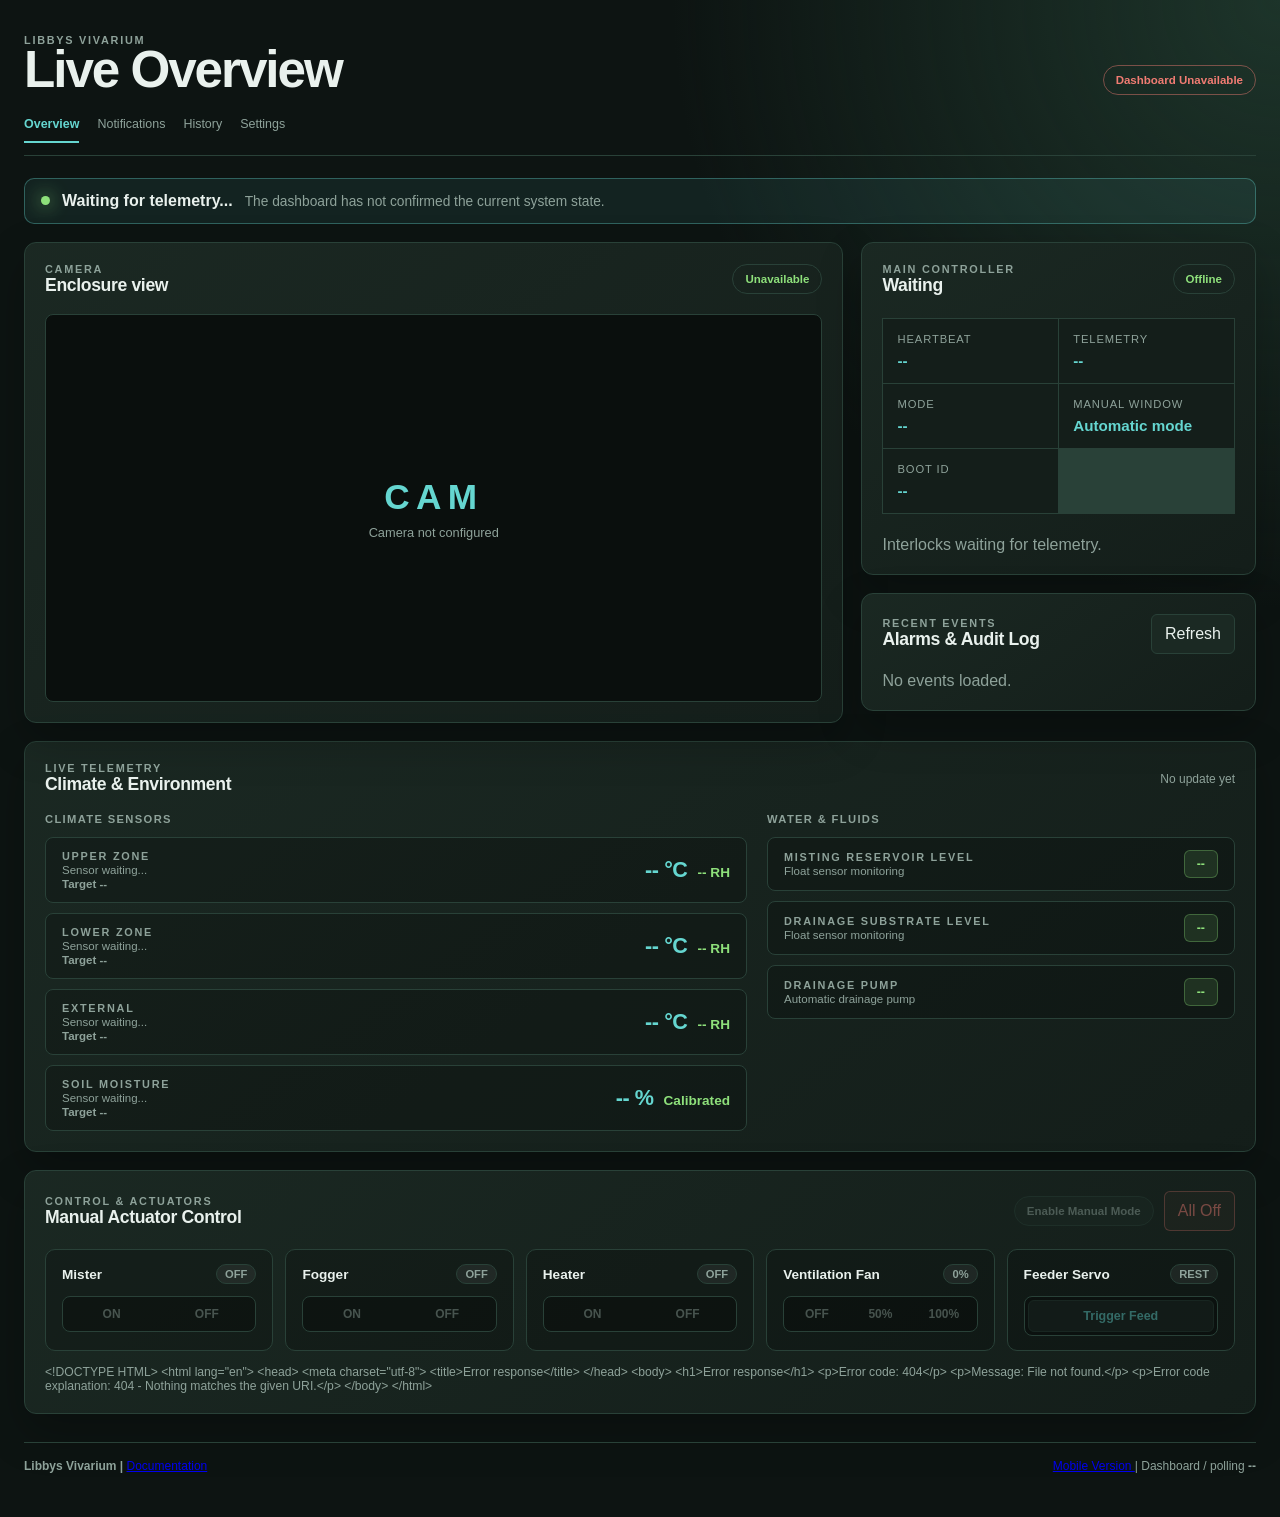
==== pi/app/static/index.html @ e8483850 "Initial Commit" ====
<!doctype html>
<html lang="en">
<head>
  <meta charset="utf-8">
  <meta name="viewport" content="width=device-width, initial-scale=1">
  <title>Libbys Vivarium - Overview</title>
  <link rel="stylesheet" href="styles.css">
</head>
<body data-page="overview">
  <main class="shell">
    <header class="topbar" data-dashboard-header data-eyebrow="LIBBYS VIVARIUM" data-title="Live Overview"></header>
    <nav class="section-nav" aria-label="Dashboard sections" data-dashboard-nav></nav>

    <section id="overview">
    <div class="alarm-strip loading" id="alarmStrip" aria-live="polite">
      <span class="alarm-dot"></span>
      <div><strong id="alarmTitle">Waiting for telemetry...</strong><span id="alarmDetail">The dashboard has not confirmed the current system state.</span></div>
    </div>

    <section class="hero-grid">
      <article class="camera-panel panel">
        <div class="panel-heading"><div><p class="eyebrow">CAMERA</p><h2>Enclosure view</h2></div><span class="tag" id="cameraState">Unavailable</span></div>
        <div class="camera-frame" id="cameraFrame"><div class="camera-placeholder"><span>CAM</span><p>Camera not configured</p></div></div>
      </article>
      <div class="hero-sidebar">
        <article class="panel status-panel">
          <div class="panel-heading"><div><p class="eyebrow">MAIN CONTROLLER</p><h2 id="mainState">Waiting</h2></div><span class="tag" id="mainStatus">Offline</span></div>
          <div class="status-metrics">
            <div><span>Heartbeat</span><strong id="heartbeatAge">--</strong></div>
            <div><span>Telemetry</span><strong id="telemetryAge">--</strong></div>
            <div><span>Mode</span><strong id="manualMode">--</strong></div>
            <div><span>Manual Window</span><strong id="manualTimeout">Automatic mode</strong></div>
            <div><span>Boot ID</span><strong id="bootId">--</strong></div>
          </div>
          <div class="interlocks" id="interlocks"><span class="muted">Interlocks waiting for telemetry.</span></div>
        </article>

        <section class="events-panel panel">
          <div class="panel-heading"><div><p class="eyebrow">RECENT EVENTS</p><h2>Alarms &amp; Audit Log</h2></div><button class="quiet-button" id="refreshButton" type="button">Refresh</button></div>
          <div id="alarmList" class="alarm-list"><span class="muted">No events loaded.</span></div>
        </section>
      </div>
    </section>

    <section class="telemetry-matrix panel">
      <div class="panel-heading">
        <div><p class="eyebrow">LIVE TELEMETRY</p><h2>Climate &amp; Environment</h2></div>
        <span class="updated" id="updatedAt">No update yet</span>
      </div>

      <div class="matrix-grid">
        <!-- Climate Zones Column -->
        <div class="matrix-col">
          <p class="matrix-title">Climate Sensors</p>

          <div class="zone-row" id="upperZoneRow">
            <div class="zone-info">
              <span class="zone">Upper Zone</span>
              <small id="upperHealth">Sensor waiting...</small>
              <small class="target-indicator" id="upperTarget">Target --</small>
            </div>
            <div class="zone-values">
              <span class="value-main" id="upperTemp">-- °C</span>
              <span class="value-sub" id="upperHum">-- RH</span>
            </div>
          </div>

          <div class="zone-row" id="lowerZoneRow">
            <div class="zone-info">
              <span class="zone">Lower Zone</span>
              <small id="lowerHealth">Sensor waiting...</small>
              <small class="target-indicator" id="lowerTarget">Target --</small>
            </div>
            <div class="zone-values">
              <span class="value-main" id="lowerTemp">-- °C</span>
              <span class="value-sub" id="lowerHum">-- RH</span>
            </div>
          </div>

          <div class="zone-row" id="externalZoneRow">
            <div class="zone-info">
              <span class="zone">External</span>
              <small id="externalHealth">Sensor waiting...</small>
              <small class="target-indicator" id="externalTarget">Target --</small>
            </div>
            <div class="zone-values">
              <span class="value-main" id="externalTemp">-- °C</span>
              <span class="value-sub" id="externalHum">-- RH</span>
            </div>
          </div>

          <div class="zone-row accent" id="soilZoneRow">
            <div class="zone-info">
              <span class="zone">Soil Moisture</span>
              <small id="soilHealth">Sensor waiting...</small>
              <small class="target-indicator" id="soilTarget">Target --</small>
            </div>
            <div class="zone-values">
              <span class="value-main" id="soilMoisture">-- %</span>
              <span class="value-sub">Calibrated</span>
            </div>
          </div>
        </div>

        <!-- Water & Fluid Management Column -->
        <div class="matrix-col">
          <p class="matrix-title">Water &amp; Fluids</p>

          <div class="fluid-row" id="reservoirCard">
            <div class="fluid-info">
              <span class="zone">Misting Reservoir Level</span>
              <small id="reservoirStatus">Float sensor monitoring</small>
            </div>
            <span class="fluid-badge" id="reservoirLevel">--</span>
          </div>

          <div class="fluid-row" id="drainageLevelCard">
            <div class="fluid-info">
              <span class="zone">Drainage Substrate Level</span>
              <small id="drainageLevelStatus">Float sensor monitoring</small>
            </div>
            <span class="fluid-badge" id="drainageLevel">--</span>
          </div>

          <div class="fluid-row" id="drainagePumpCard">
            <div class="fluid-info">
              <span class="zone">Drainage Pump</span>
              <small id="drainagePumpStatus">Automatic drainage pump</small>
            </div>
            <span class="fluid-badge" id="drainagePumpState">--</span>
          </div>
        </div>
      </div>
    </section>

    <!-- Combined Controls & Actuators Panel -->
    <section class="controls-panel panel">
      <div class="panel-heading">
        <div>
          <p class="eyebrow">CONTROL &amp; ACTUATORS</p>
          <h2>Manual Actuator Control</h2>
        </div>
        <div class="control-actions">
          <button type="button" class="tag-button" data-command="manual" data-value="ON" id="manualModeBtn" aria-pressed="false" disabled>Enable Manual Mode</button>
          <button type="button" class="danger-button" id="allOffButton" disabled>All Off</button>
        </div>
      </div>

      <div class="actuator-grid">
        <!-- Mister Widget -->
        <div class="actuator-card" id="misterWidget">
          <div class="actuator-header">
            <span class="actuator-title">Mister</span>
            <span class="status-pill" id="misterStatusBadge">OFF</span>
          </div>
          <div class="btn-group">
            <button type="button" class="toggle-btn" data-command="mister" data-value="ON">ON</button>
            <button type="button" class="toggle-btn" data-command="mister" data-value="OFF">OFF</button>
          </div>
        </div>

        <!-- Fogger Widget -->
        <div class="actuator-card" id="foggerWidget">
          <div class="actuator-header">
            <span class="actuator-title">Fogger</span>
            <span class="status-pill" id="foggerStatusBadge">OFF</span>
          </div>
          <div class="btn-group">
            <button type="button" class="toggle-btn" data-command="fogger" data-value="ON">ON</button>
            <button type="button" class="toggle-btn" data-command="fogger" data-value="OFF">OFF</button>
          </div>
        </div>

        <!-- Heater Widget -->
        <div class="actuator-card" id="heaterWidget">
          <div class="actuator-header">
            <span class="actuator-title">Heater</span>
            <span class="status-pill" id="heaterStatusBadge">OFF</span>
          </div>
          <div class="btn-group">
            <button type="button" class="toggle-btn" data-command="heater" data-value="ON">ON</button>
            <button type="button" class="toggle-btn" data-command="heater" data-value="OFF">OFF</button>
          </div>
        </div>

        <!-- Fan Speed Widget -->
        <div class="actuator-card" id="fanWidget">
          <div class="actuator-header">
            <span class="actuator-title">Ventilation Fan</span>
            <span class="status-pill" id="fanStatusBadge">0%</span>
          </div>
          <div class="btn-group">
            <button type="button" class="toggle-btn" data-command="fan" data-value="0">OFF</button>
            <button type="button" class="toggle-btn" data-command="fan" data-value="128">50%</button>
            <button type="button" class="toggle-btn" data-command="fan" data-value="255">100%</button>
          </div>
        </div>

        <!-- Feeder Widget -->
        <div class="actuator-card" id="feederWidget">
          <div class="actuator-header">
            <span class="actuator-title">Feeder Servo</span>
            <span class="status-pill" id="feederStatusBadge">REST</span>
          </div>
          <div class="btn-group">
            <button type="button" class="action-btn" data-command="feed" data-value="ON">Trigger Feed</button>
          </div>
        </div>
      </div>

      <p class="control-feedback" id="controlFeedback" aria-live="polite">Commands are requests; physical state is confirmed by later telemetry.</p>
    </section>
    </section>

    <footer data-dashboard-footer></footer>
  </main>
  <script src="app.js" defer></script>
</body>
</html>
---- pi/app/static/styles.css ----
:root {
  --ink: #e9f1ed;
  --muted: #8ea29a;
  --bg: #0d1412;
  --panel: #141e1a;
  --panel-2: #1b2923;
  --line: #294138;
  --green: #8ee07b;
  --cyan: #65d6d0;
  --amber: #f2bb64;
  --red: #f17c73;
  --shadow: 0 18px 45px rgba(0, 0, 0, .24);
  font-family: "Aptos", "Segoe UI", sans-serif;
  color: var(--ink);
  background: var(--bg);
}

* { box-sizing: border-box; }
body { margin: 0; min-width: 320px; background: radial-gradient(circle at top right, #1d342a 0, transparent 38rem), var(--bg); }
button { font: inherit; cursor: pointer; }
.shell { width: min(1440px, calc(100% - 48px)); margin: 0 auto; padding: 34px 0 44px; }
.topbar, .panel-heading, .section-heading, footer { display: flex; justify-content: space-between; align-items: center; gap: 20px; }
.topbar { align-items: end; margin-bottom: 22px; }
h1, h2, p { margin: 0; }
h1 { font-size: clamp(2rem, 4vw, 4.2rem); line-height: .95; letter-spacing: -.04em; max-width: 650px; }
h2 { font-size: 1.1rem; letter-spacing: -.02em; }
.eyebrow, .zone { color: var(--muted); font-size: .68rem; font-weight: 700; letter-spacing: .16em; text-transform: uppercase; }
.connection, .tag { border: 1px solid var(--line); border-radius: 999px; color: var(--green); font-size: .72rem; font-weight: 700; padding: 8px 12px; white-space: nowrap; }
.section-nav { display: flex; gap: 18px; margin: 0 0 22px; border-bottom: 1px solid var(--line); padding-bottom: 12px; }
.section-nav a { color: var(--muted); font-size: .78rem; text-decoration: none; padding-bottom: 10px; border-bottom: 2px solid transparent; transition: color .2s, border-color .2s; }
.section-nav a:hover, .section-nav a.active { color: var(--cyan); border-bottom-color: var(--cyan); font-weight: 700; }
.connection.offline, .tag.bad { color: var(--red); border-color: rgba(241,124,115,.45); }
.tag.warning { color: var(--amber); border-color: rgba(242,187,100,.42); }
.alarm-strip { display: flex; align-items: center; gap: 12px; padding: 13px 16px; border: 1px solid rgba(142,224,123,.28); border-radius: 10px; background: rgba(142,224,123,.08); margin-bottom: 18px; }
.alarm-strip.loading { border-color: rgba(101,214,208,.35); background: rgba(101,214,208,.08); }
.alarm-strip.alarm { border-color: rgba(241,124,115,.5); background: rgba(241,124,115,.1); }
.alarm-strip span:not(.alarm-dot) { color: var(--muted); margin-left: 12px; font-size: .86rem; }
.alarm-dot { width: 9px; height: 9px; border-radius: 50%; background: var(--green); box-shadow: 0 0 18px var(--green); }
.alarm .alarm-dot { background: var(--red); box-shadow: 0 0 18px var(--red); }
.hero-grid, .lower-grid { display: grid; grid-template-columns: 1.35fr .65fr; gap: 18px; }
.hero-sidebar { display: flex; flex-direction: column; gap: 18px; }
.panel { background: linear-gradient(145deg, rgba(27,41,35,.96), rgba(20,30,26,.96)); border: 1px solid var(--line); border-radius: 12px; box-shadow: var(--shadow); }
.camera-panel, .status-panel, .actuators-panel, .events-panel, .controls { padding: 20px; }
.camera-frame { position: relative; aspect-ratio: 16 / 8; margin-top: 18px; overflow: hidden; border-radius: 8px; background: #0a0f0d; border: 1px solid var(--line); display: grid; place-items: center; }
.camera-frame img { display: block; width: 100%; height: 100%; object-fit: cover; }
.camera-age { position: absolute; right: 10px; bottom: 10px; padding: 5px 8px; border-radius: 5px; background: rgba(0,0,0,.7); color: var(--ink); font-size: .7rem; }
.camera-actions, .export-actions { display: flex; flex-wrap: wrap; gap: 6px; }
.stale-data::before { content: "Showing cached data - controls disabled"; display: block; position: sticky; top: 0; z-index: 4; padding: 9px 14px; text-align: center; background: var(--amber); color: #211b10; font-size: .78rem; font-weight: 700; }
.camera-placeholder { color: var(--muted); text-align: center; }
.camera-placeholder span { display: block; color: var(--cyan); font-size: 2.2rem; font-weight: 800; letter-spacing: .18em; }
.camera-placeholder p { margin-top: 8px; font-size: .8rem; }
.status-metrics { display: grid; grid-template-columns: 1fr 1fr; gap: 1px; margin: 22px 0; background: var(--line); border: 1px solid var(--line); }
.status-metrics div { background: var(--panel); padding: 14px; }
.status-metrics span, .status-metrics strong { display: block; }
.status-metrics span { color: var(--muted); font-size: .7rem; text-transform: uppercase; letter-spacing: .08em; }
.status-metrics strong { margin-top: 7px; color: var(--cyan); font-size: .95rem; }
.interlocks { display: flex; flex-wrap: wrap; gap: 8px; }
.interlock { padding: 7px 9px; border-radius: 5px; background: rgba(142,224,123,.08); color: var(--green); font-size: .75rem; }
.interlock.warn { background: rgba(242,187,100,.12); color: var(--amber); }
.section-heading { margin: 32px 0 14px; }
.updated, footer { color: var(--muted); font-size: .75rem; }

/* Telemetry & Fluid Matrix */
.telemetry-matrix, .controls-panel { padding: 20px; margin-top: 18px; }
.matrix-grid { display: grid; grid-template-columns: 1.2fr 0.8fr; gap: 20px; margin-top: 18px; }
.matrix-col { display: flex; flex-direction: column; gap: 10px; }
.matrix-title { color: var(--muted); font-size: .7rem; font-weight: 700; letter-spacing: .12em; text-transform: uppercase; margin: 0 0 2px; }
.zone-row, .fluid-row { display: flex; justify-content: space-between; align-items: center; padding: 12px 16px; background: rgba(0,0,0,.22); border: 1px solid var(--line); border-radius: 8px; transition: border-color .2s; }
.zone-row:hover, .fluid-row:hover { border-color: rgba(101,214,208,.4); }
.zone-info, .fluid-info { display: flex; flex-direction: column; gap: 2px; }
.zone-info small, .fluid-info small { color: var(--muted); font-size: .72rem; }
.target-indicator { font-weight: 600; }
.target-indicator.within { color: var(--green); }
.target-indicator.approaching { color: var(--amber); }
.target-indicator.out { color: var(--red); }
.zone-values { display: flex; align-items: baseline; gap: 10px; }
.value-main { font-size: 1.35rem; font-weight: 700; color: var(--cyan); letter-spacing: -.02em; }
.value-sub { font-size: .85rem; color: var(--green); font-weight: 600; }
.fluid-badge { padding: 6px 12px; border-radius: 6px; font-size: .78rem; font-weight: 700; background: rgba(142,224,123,.12); color: var(--green); border: 1px solid rgba(142,224,123,.3); white-space: nowrap; }
.fluid-row.warn .fluid-badge { background: rgba(242,187,100,.14); color: var(--amber); border-color: rgba(242,187,100,.4); }
.fluid-row.active .fluid-badge { background: rgba(101,214,208,.14); color: var(--cyan); border-color: rgba(101,214,208,.4); }

/* Interactive Controls & Actuator Widgets */
.control-actions { display: flex; gap: 10px; align-items: center; }
.tag-button { border: 1px solid var(--line); border-radius: 999px; color: var(--muted); font-size: .72rem; font-weight: 700; padding: 8px 12px; background: var(--panel-2); transition: all .2s; }
.tag-button:hover, .tag-button.active { color: var(--cyan); border-color: var(--cyan); background: rgba(101,214,208,.1); }
.actuator-grid { display: grid; grid-template-columns: repeat(auto-fit, minmax(200px, 1fr)); gap: 12px; margin-top: 18px; }
.actuator-card { padding: 14px 16px; background: rgba(0,0,0,.22); border: 1px solid var(--line); border-radius: 10px; display: flex; flex-direction: column; gap: 12px; transition: border-color .2s, background .2s; }
.actuator-card.active { border-color: rgba(142,224,123,.45); background: linear-gradient(145deg, rgba(142,224,123,.05), rgba(20,30,26,.95)); }
.actuator-header { display: flex; justify-content: space-between; align-items: center; }
.actuator-title { font-size: .85rem; font-weight: 600; color: var(--ink); }
.status-pill { font-size: .7rem; font-weight: 700; padding: 3px 8px; border-radius: 999px; background: rgba(255,255,255,.06); color: var(--muted); border: 1px solid var(--line); }
.status-pill.on { background: rgba(142,224,123,.15); color: var(--green); border-color: rgba(142,224,123,.4); }
.btn-group { display: flex; gap: 4px; background: rgba(0,0,0,.3); padding: 3px; border-radius: 8px; border: 1px solid var(--line); }
.toggle-btn { flex: 1; border: none; background: transparent; color: var(--muted); font-size: .75rem; font-weight: 700; padding: 7px 0; border-radius: 6px; transition: all .2s; text-align: center; }
.toggle-btn:hover { color: var(--ink); background: rgba(255,255,255,.05); }
.toggle-btn.active { background: var(--panel-2); color: var(--cyan); border: 1px solid var(--line); box-shadow: 0 2px 6px rgba(0,0,0,.3); }
.action-btn { width: 100%; border: 1px solid var(--line); background: var(--panel-2); color: var(--cyan); font-size: .78rem; font-weight: 700; padding: 8px 0; border-radius: 6px; transition: all .2s; text-align: center; }
.action-btn:hover { border-color: var(--cyan); background: rgba(101,214,208,.1); }

.climate-grid { display: grid; grid-template-columns: repeat(4, 1fr); gap: 12px; }
.climate-card { min-height: 156px; padding: 18px; background: var(--panel); border: 1px solid var(--line); border-radius: 10px; }
.climate-card.accent { background: linear-gradient(145deg, rgba(101,214,208,.13), var(--panel)); }
.climate-card strong { display: block; margin: 25px 0 5px; font-size: 2.2rem; letter-spacing: -.06em; }
.climate-card > span:not(.zone) { color: var(--cyan); font-size: .9rem; }
.climate-card small { display: block; margin-top: 18px; color: var(--muted); }
.fluid-grid { display: grid; grid-template-columns: repeat(3, 1fr); gap: 12px; margin-top: 12px; }
.fluid-card { padding: 18px; background: var(--panel); border: 1px solid var(--line); border-radius: 10px; transition: border-color .2s, background .2s; }
.fluid-card strong { display: block; margin: 20px 0 5px; font-size: 1.25rem; letter-spacing: -.02em; color: var(--green); }
.fluid-card.warn { border-color: rgba(242,187,100,.5); background: rgba(242,187,100,.08); }
.fluid-card.warn strong { color: var(--amber); }
.fluid-card.active { border-color: rgba(101,214,208,.5); background: rgba(101,214,208,.08); }
.fluid-card.active strong { color: var(--cyan); }
.fluid-card small { display: block; margin-top: 8px; color: var(--muted); font-size: .78rem; }
.lower-grid { margin-top: 18px; grid-template-columns: 1fr 1fr; }
.actuator-list { display: grid; grid-template-columns: 1fr 1fr; gap: 8px; margin-top: 18px; }
.actuator { display: flex; justify-content: space-between; padding: 12px; background: rgba(0,0,0,.16); border: 1px solid var(--line); border-radius: 6px; font-size: .82rem; transition: border-color .2s, background .2s; }
.actuator.active { border-color: rgba(142,224,123,.4); background: rgba(142,224,123,.06); }
.on { color: var(--green); } .off, .muted { color: var(--muted); }
.alarm-list { display: grid; gap: 8px; margin-top: 18px; max-height: 215px; overflow: auto; }
.alarm-row { padding: 10px 12px; border-left: 3px solid var(--amber); background: rgba(242,187,100,.08); font-size: .78rem; }
.alarm-row strong, .alarm-row span { display: block; } .alarm-row span { color: var(--muted); margin-top: 4px; }
.controls { margin-top: 18px; }
.control-grid { display: flex; flex-wrap: wrap; gap: 9px; margin-top: 18px; }
.control-grid button, .quiet-button, .danger-button { border: 1px solid var(--line); border-radius: 6px; color: var(--ink); background: var(--panel-2); padding: 10px 13px; transition: opacity .2s, border-color .2s; }
.control-grid button:hover, .quiet-button:hover { border-color: var(--cyan); color: var(--cyan); }
.danger-button { border-color: rgba(241,124,115,.55); color: var(--red); background: rgba(241,124,115,.08); }
button.publishing { opacity: .6; pointer-events: none; border-color: var(--amber) !important; }
button:disabled { cursor: not-allowed; opacity: .45; }
button:focus-visible, a:focus-visible { outline: 2px solid var(--cyan); outline-offset: 3px; }
.control-feedback { color: var(--muted); font-size: .76rem; margin-top: 14px; }
.dashboard-section { margin-top: 18px; padding: 20px; scroll-margin-top: 18px; }
.history-trend-panel .panel-heading { margin-bottom: 8px; }
.history-actions { display: flex; align-items: center; gap: 10px; }
.range-buttons { display: flex; gap: 6px; }
.range-button { border: 1px solid var(--line); border-radius: 5px; color: var(--muted); background: transparent; padding: 6px 9px; }
.range-button.active, .range-button:hover { color: var(--cyan); border-color: var(--cyan); }
.chart-grid { display: grid; grid-template-columns: 1fr 1fr; gap: 20px; margin-top: 20px; }
.chart-label { display: flex; justify-content: space-between; color: var(--muted); font-size: .72rem; margin-bottom: 8px; }
.chart { width: 100%; min-height: 170px; overflow: visible; border: 1px solid var(--line); border-radius: 7px; background: rgba(0,0,0,.16); }
.chart polyline { fill: none; stroke: var(--cyan); stroke-width: 3; vector-effect: non-scaling-stroke; }
.chart [data-series].hidden { display: none; }
.chart-axis-label { fill: var(--muted); font-size: 11px; }
.chart .grid-line { stroke: var(--line); stroke-width: 1; }
.chart circle { fill: var(--cyan); }
.chart .external { stroke: var(--cyan); fill: var(--cyan); }
.chart .upper { stroke: var(--green); fill: var(--green); }
.chart .lower { stroke: var(--amber); fill: var(--amber); }
.chart .soil { stroke: var(--cyan); fill: var(--cyan); }
.chart .reservoir { stroke: var(--green); fill: var(--green); }
.chart .drainage { stroke: var(--amber); fill: var(--amber); }
.chart .pump { stroke: var(--cyan); fill: var(--cyan); }
.chart .door { stroke: var(--red); fill: var(--red); }
.chart .mister { stroke: var(--cyan); fill: var(--cyan); }
.chart .fogger { stroke: var(--green); fill: var(--green); }
.chart .heater { stroke: var(--amber); fill: var(--amber); }
.chart .fan { stroke: #c49cf2; fill: #c49cf2; }
.chart line { stroke: var(--line); stroke-width: 1; }
.chart-legend { display: flex; gap: 14px; margin-top: 10px; font-size: .75rem; color: var(--muted); }
.legend-item { display: inline-flex; align-items: center; gap: 6px; border: 0; padding: 0; color: var(--muted); background: transparent; font-size: .75rem; }
.legend-item[aria-pressed="false"] { opacity: .35; text-decoration: line-through; }
.legend-item:hover { color: var(--ink); }
.legend-item::before { content: ""; display: inline-block; width: 8px; height: 8px; border-radius: 50%; }
.legend-item.external::before { background: var(--cyan); }
.legend-item.upper::before { background: var(--green); }
.legend-item.lower::before { background: var(--amber); }
.legend-item.soil::before { background: var(--cyan); }
.legend-item.reservoir::before { background: var(--green); }
.legend-item.drainage::before { background: var(--amber); }
.legend-item.pump::before { background: var(--cyan); }
.legend-item.door::before { background: var(--red); }
.legend-item.mister::before { background: var(--cyan); }
.legend-item.fogger::before { background: var(--green); }
.legend-item.heater::before { background: var(--amber); }
.legend-item.fan::before { background: #c49cf2; }
.history-alarm-list { display: grid; gap: 8px; margin-top: 18px; max-height: 420px; overflow: auto; }
.history-alarm-row { padding: 12px 14px; border-left: 3px solid var(--amber); background: rgba(242,187,100,.08); font-size: .78rem; }
.history-alarm-row.critical { border-left-color: var(--red); background: rgba(241,124,115,.08); }
.history-alarm-row.warning { border-left-color: var(--amber); }
.history-alarm-heading { display: flex; justify-content: space-between; gap: 12px; }
.history-alarm-heading time, .history-alarm-row span { color: var(--muted); }
.history-alarm-row span { display: block; margin-top: 4px; }
.history-alarm-row.acknowledged { opacity: .58; }
.notification-summary, .audit-row { padding: 12px 14px; margin-top: 8px; border: 1px solid var(--line); border-radius: 7px; background: rgba(0,0,0,.16); color: var(--muted); font-size: .8rem; }
.audit-list { display: grid; gap: 8px; margin-top: 18px; }
.settings-status-grid { display: grid; grid-template-columns: 1.15fr .85fr; gap: 18px; }
.settings-status-grid .dashboard-section { margin-top: 18px; }
.preferences-form { display: grid; grid-template-columns: repeat(4, 1fr); gap: 10px; margin-top: 18px; }
.preferences-form label { display: grid; gap: 6px; color: var(--muted); font-size: .72rem; text-transform: uppercase; letter-spacing: .08em; }
.preferences-form select { min-width: 0; border: 1px solid var(--line); border-radius: 6px; padding: 10px; color: var(--ink); background: var(--panel-2); font: inherit; }
.preferences-form { grid-template-columns: repeat(4, 1fr); }
.diagnostic-grid { display: grid; grid-template-columns: repeat(4, 1fr); gap: 10px; margin-top: 18px; }
.diagnostic-grid > .muted { grid-column: 1 / -1; white-space: nowrap; }
.diagnostic { padding: 14px; background: rgba(0,0,0,.16); border: 1px solid var(--line); border-radius: 6px; }
.diagnostic span, .diagnostic strong { display: block; } .diagnostic span { color: var(--muted); font-size: .7rem; text-transform: uppercase; letter-spacing: .08em; } .diagnostic strong { margin-top: 8px; color: var(--cyan); font-size: .85rem; overflow-wrap: anywhere; }
footer { margin-top: 28px; border-top: 1px solid var(--line); padding-top: 16px; }

/* Mobile-specific enhancements */
.mobile-shell { width: min(100% - 20px, 500px); padding: 18px 0 32px; }
.mobile-shell .section-nav { display: none; }
.mobile-panel { padding: 16px; margin-top: 14px; }
.mobile-climate-grid { grid-template-columns: 1fr 1fr; gap: 10px; }
.mobile-fluid-grid { grid-template-columns: 1fr; gap: 10px; }
.mobile-control-grid { display: grid; grid-template-columns: 1fr 1fr; gap: 10px; margin-top: 14px; }
.mobile-touch-button { min-height: 48px; font-size: .88rem; font-weight: 600; display: flex; align-items: center; justify-content: center; width: 100%; border-radius: 8px; }

@media (max-width: 850px) { .shell { width: min(100% - 26px, 680px); padding-top: 22px; } .hero-grid, .lower-grid, .chart-grid, .fluid-grid, .matrix-grid { grid-template-columns: 1fr; } .climate-grid { grid-template-columns: 1fr 1fr; } .diagnostic-grid { grid-template-columns: 1fr 1fr; } .topbar { align-items: start; flex-direction: column; } .mobile-shell .topbar { align-items: end; flex-direction: row; flex-wrap: wrap; } .mobile-shell .topbar > div:first-child { min-width: 0; } .mobile-shell .connection { flex-shrink: 0; } .section-nav { overflow-x: auto; gap: 16px; margin-bottom: 18px; } .section-nav a { flex: 0 0 auto; } }
@media (max-width: 850px) { .settings-status-grid { grid-template-columns: 1fr; } }
@media (max-width: 850px) { .preferences-form { grid-template-columns: 1fr 1fr; } }
@media (max-width: 500px) { .climate-grid { grid-template-columns: 1fr; } .climate-card { min-height: 124px; } .climate-card strong { margin-top: 17px; } .panel-heading { align-items: start; flex-direction: column; } .camera-panel .panel-heading { flex-direction: column; } .camera-actions { width: 100%; } .preferences-form { grid-template-columns: 1fr; } }
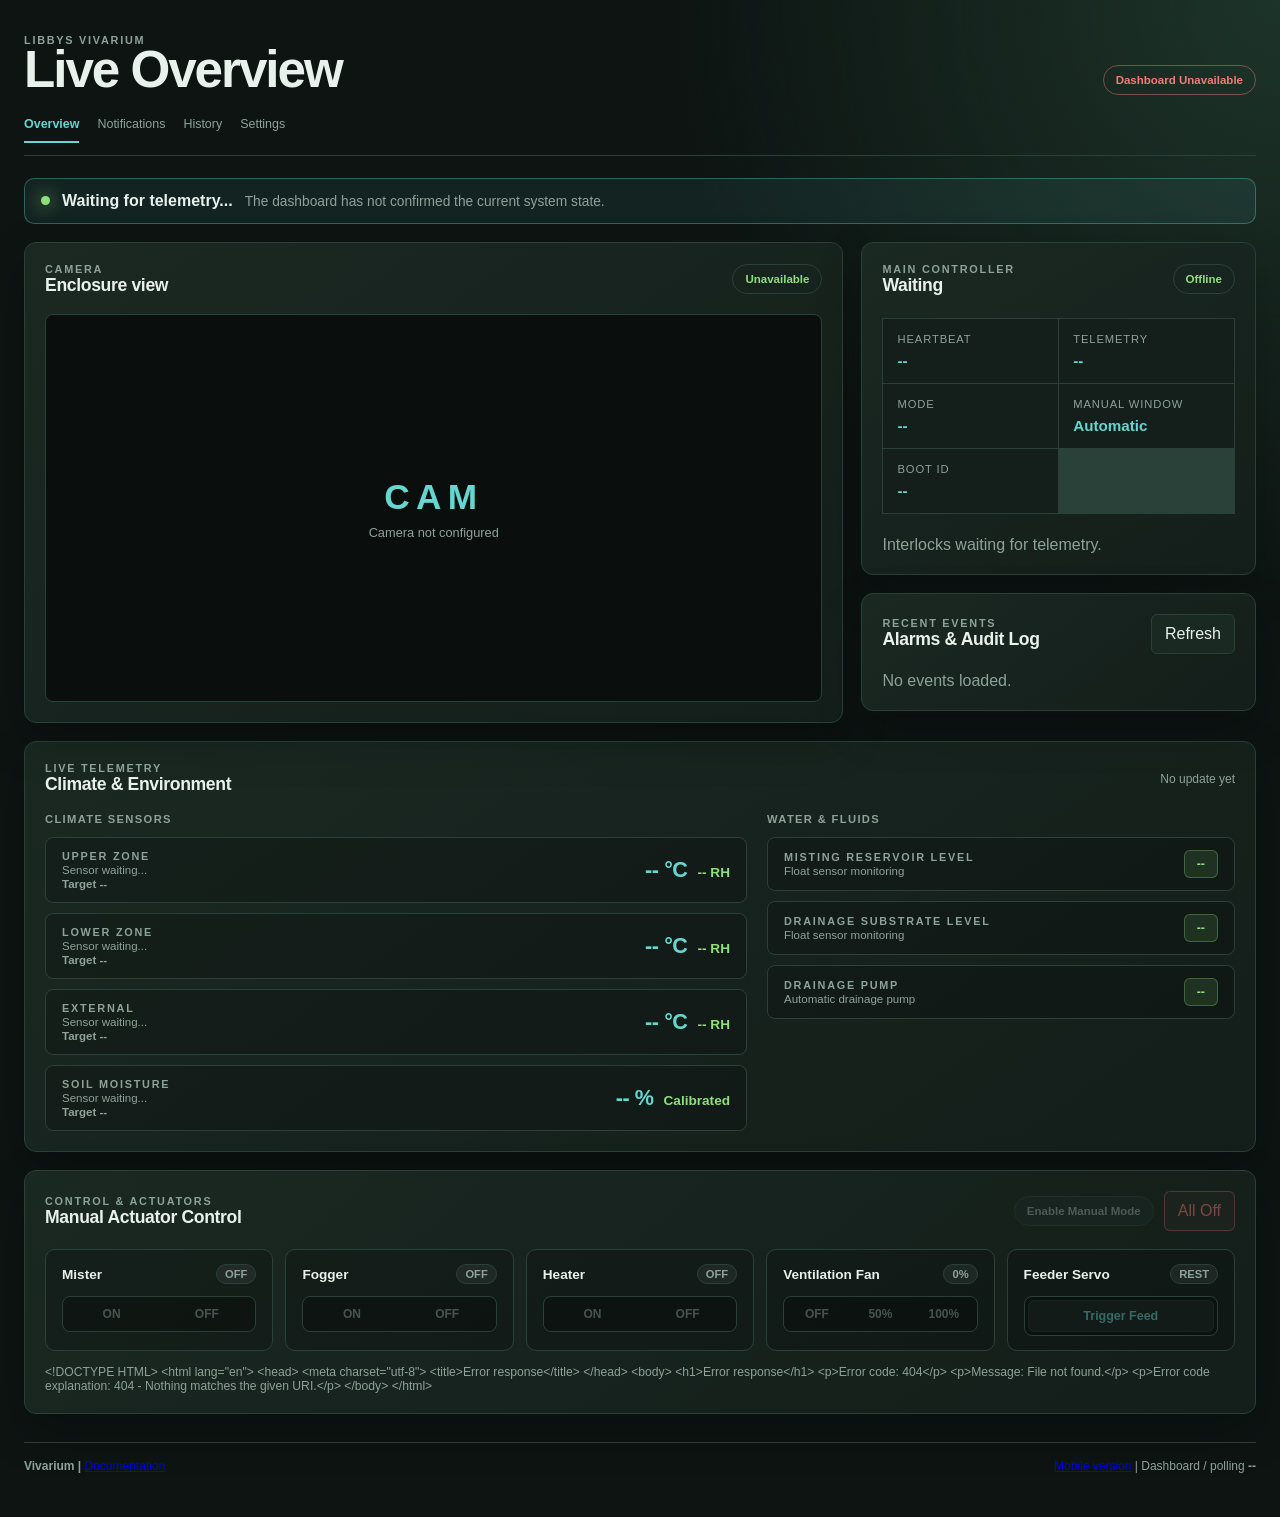
==== commit 3cad8fd4: "Codebase reviews" ====
--- a/pi/app/static/index.html
+++ b/pi/app/static/index.html
@@ -29,7 +29,7 @@
             <div><span>Heartbeat</span><strong id="heartbeatAge">--</strong></div>
             <div><span>Telemetry</span><strong id="telemetryAge">--</strong></div>
             <div><span>Mode</span><strong id="manualMode">--</strong></div>
-            <div><span>Manual Window</span><strong id="manualTimeout">Automatic mode</strong></div>
+            <div><span>Manual Window</span><strong id="manualTimeout">Automatic</strong></div>
             <div><span>Boot ID</span><strong id="bootId">--</strong></div>
           </div>
           <div class="interlocks" id="interlocks"><span class="muted">Interlocks waiting for telemetry.</span></div>
@@ -208,7 +208,7 @@
         </div>
       </div>
 
-      <p class="control-feedback" id="controlFeedback" aria-live="polite">Commands are requests; physical state is confirmed by later telemetry.</p>
+      <p class="control-feedback" id="controlFeedback" aria-live="polite">Command sent. Live telemetry confirms the actual actuator state.</p>
     </section>
     </section>
 
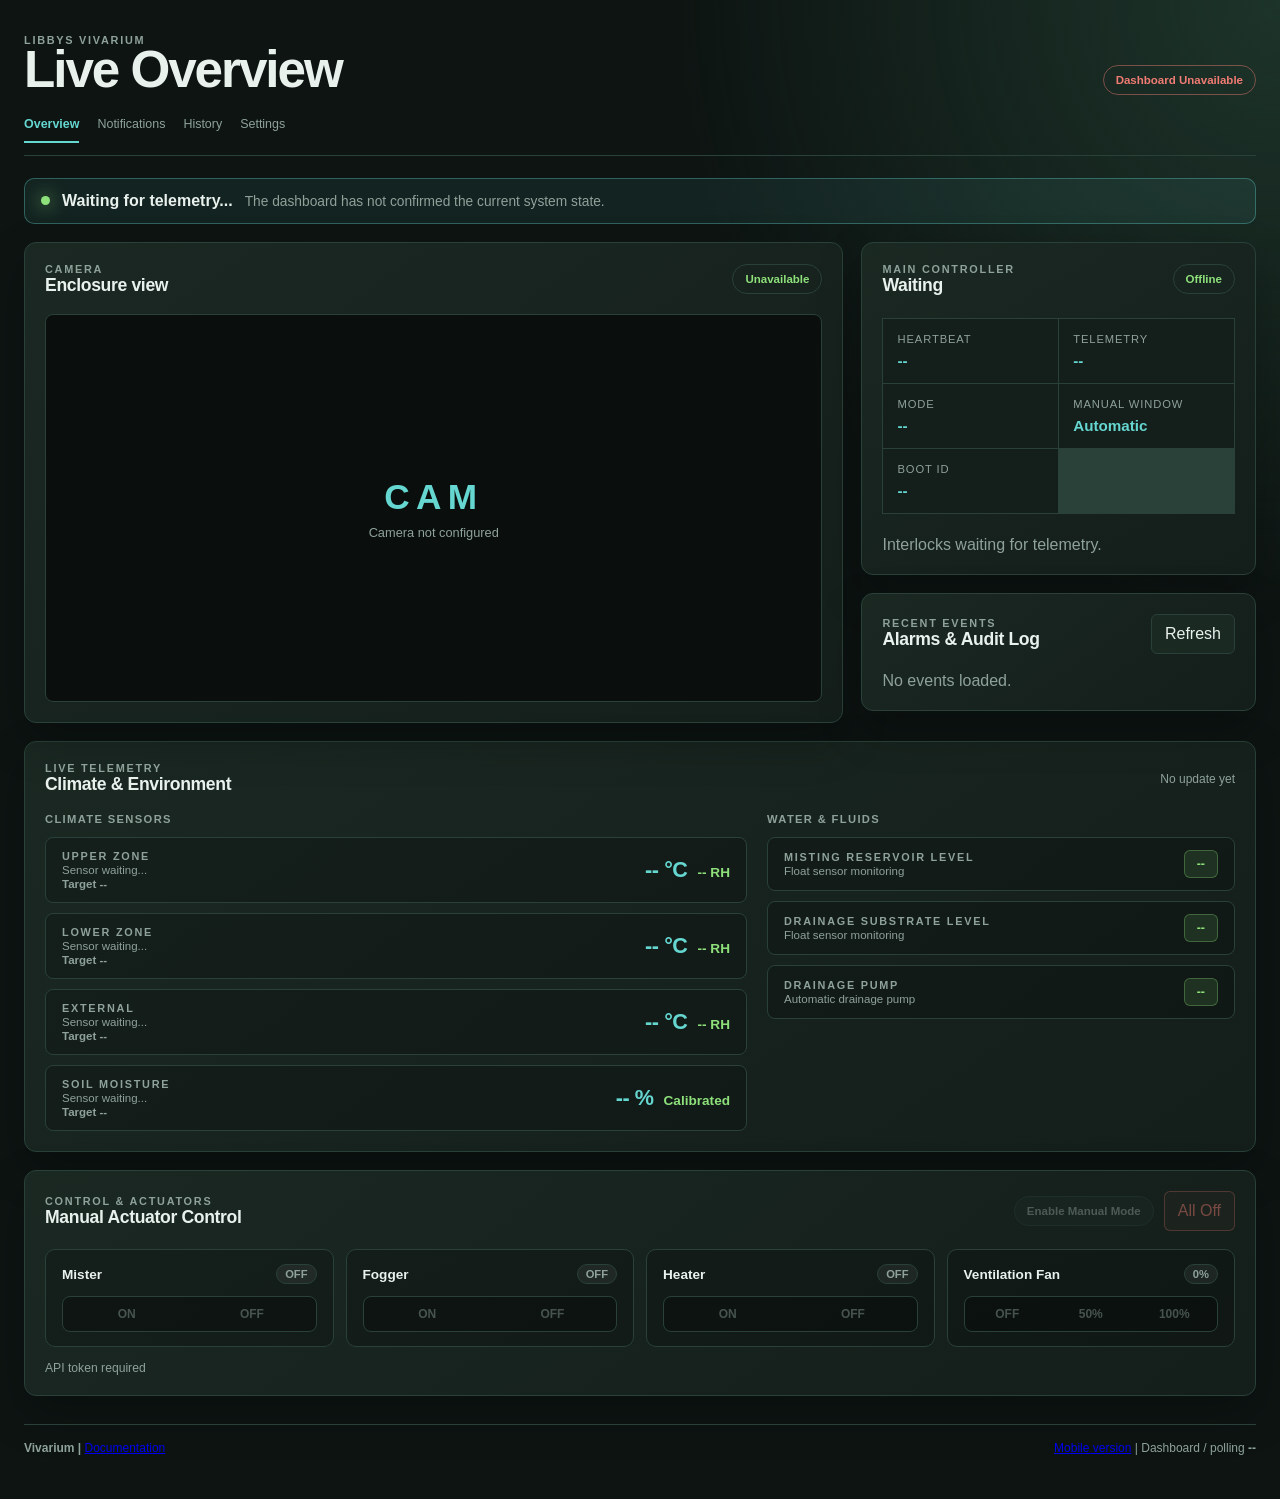
==== commit 93d36862: "Re-aligned main controller hardware config" ====
--- a/pi/app/static/index.html
+++ b/pi/app/static/index.html
@@ -196,16 +196,6 @@
           </div>
         </div>
 
-        <!-- Feeder Widget -->
-        <div class="actuator-card" id="feederWidget">
-          <div class="actuator-header">
-            <span class="actuator-title">Feeder Servo</span>
-            <span class="status-pill" id="feederStatusBadge">REST</span>
-          </div>
-          <div class="btn-group">
-            <button type="button" class="action-btn" data-command="feed" data-value="ON">Trigger Feed</button>
-          </div>
-        </div>
       </div>
 
       <p class="control-feedback" id="controlFeedback" aria-live="polite">Command sent. Live telemetry confirms the actual actuator state.</p>
